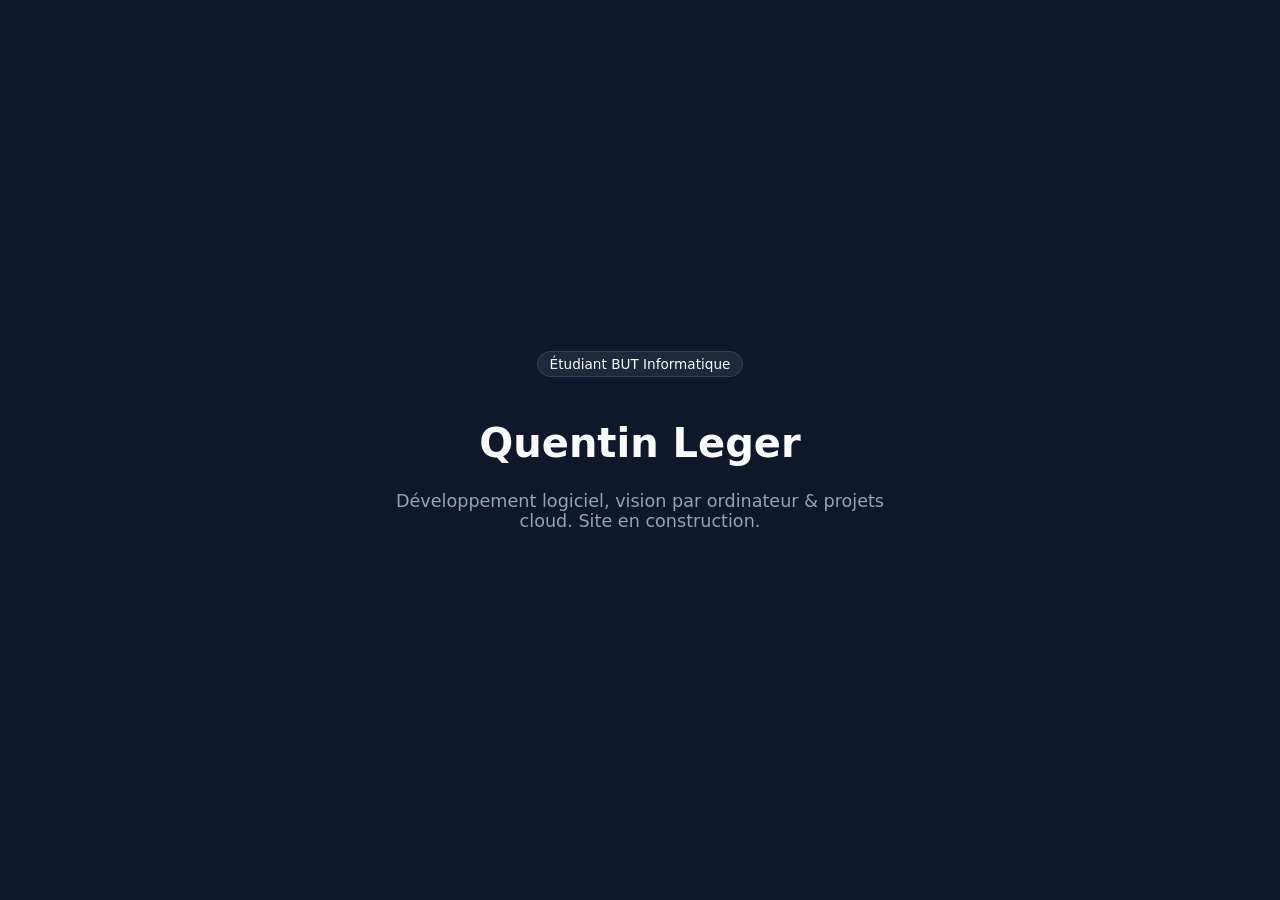
==== main.html @ 2e9948e8 "Add initial HTML structure for portfolio page" ====
<!DOCTYPE html>
<html lang="fr">
<head>
  <meta charset="UTF-8">
  <meta name="viewport" content="width=device-width, initial-scale=1.0">
  <title>Quentin Leger — Portfolio</title>
  <style>
    body {
      font-family: system-ui, -apple-system, sans-serif;
      background: #0f172a;
      color: #f8fafc;
      display: flex;
      flex-direction: column;
      align-items: center;
      justify-content: center;
      min-height: 100vh;
      margin: 0;
      text-align: center;
    }
    h1 { font-size: 2.5rem; margin-bottom: 0.5rem; }
    p { color: #94a3b8; font-size: 1.1rem; max-width: 500px; }
    .badge {
      display: inline-block;
      padding: 0.25rem 0.75rem;
      background: #1e293b;
      border: 1px solid #334155;
      border-radius: 9999px;
      font-size: 0.85rem;
      margin-bottom: 1rem;
    }
  </style>
</head>
<body>
  <div class="badge">Étudiant BUT Informatique</div>
  <h1>Quentin Leger</h1>
  <p>Développement logiciel, vision par ordinateur & projets cloud. Site en construction.</p>
</body>
</html>
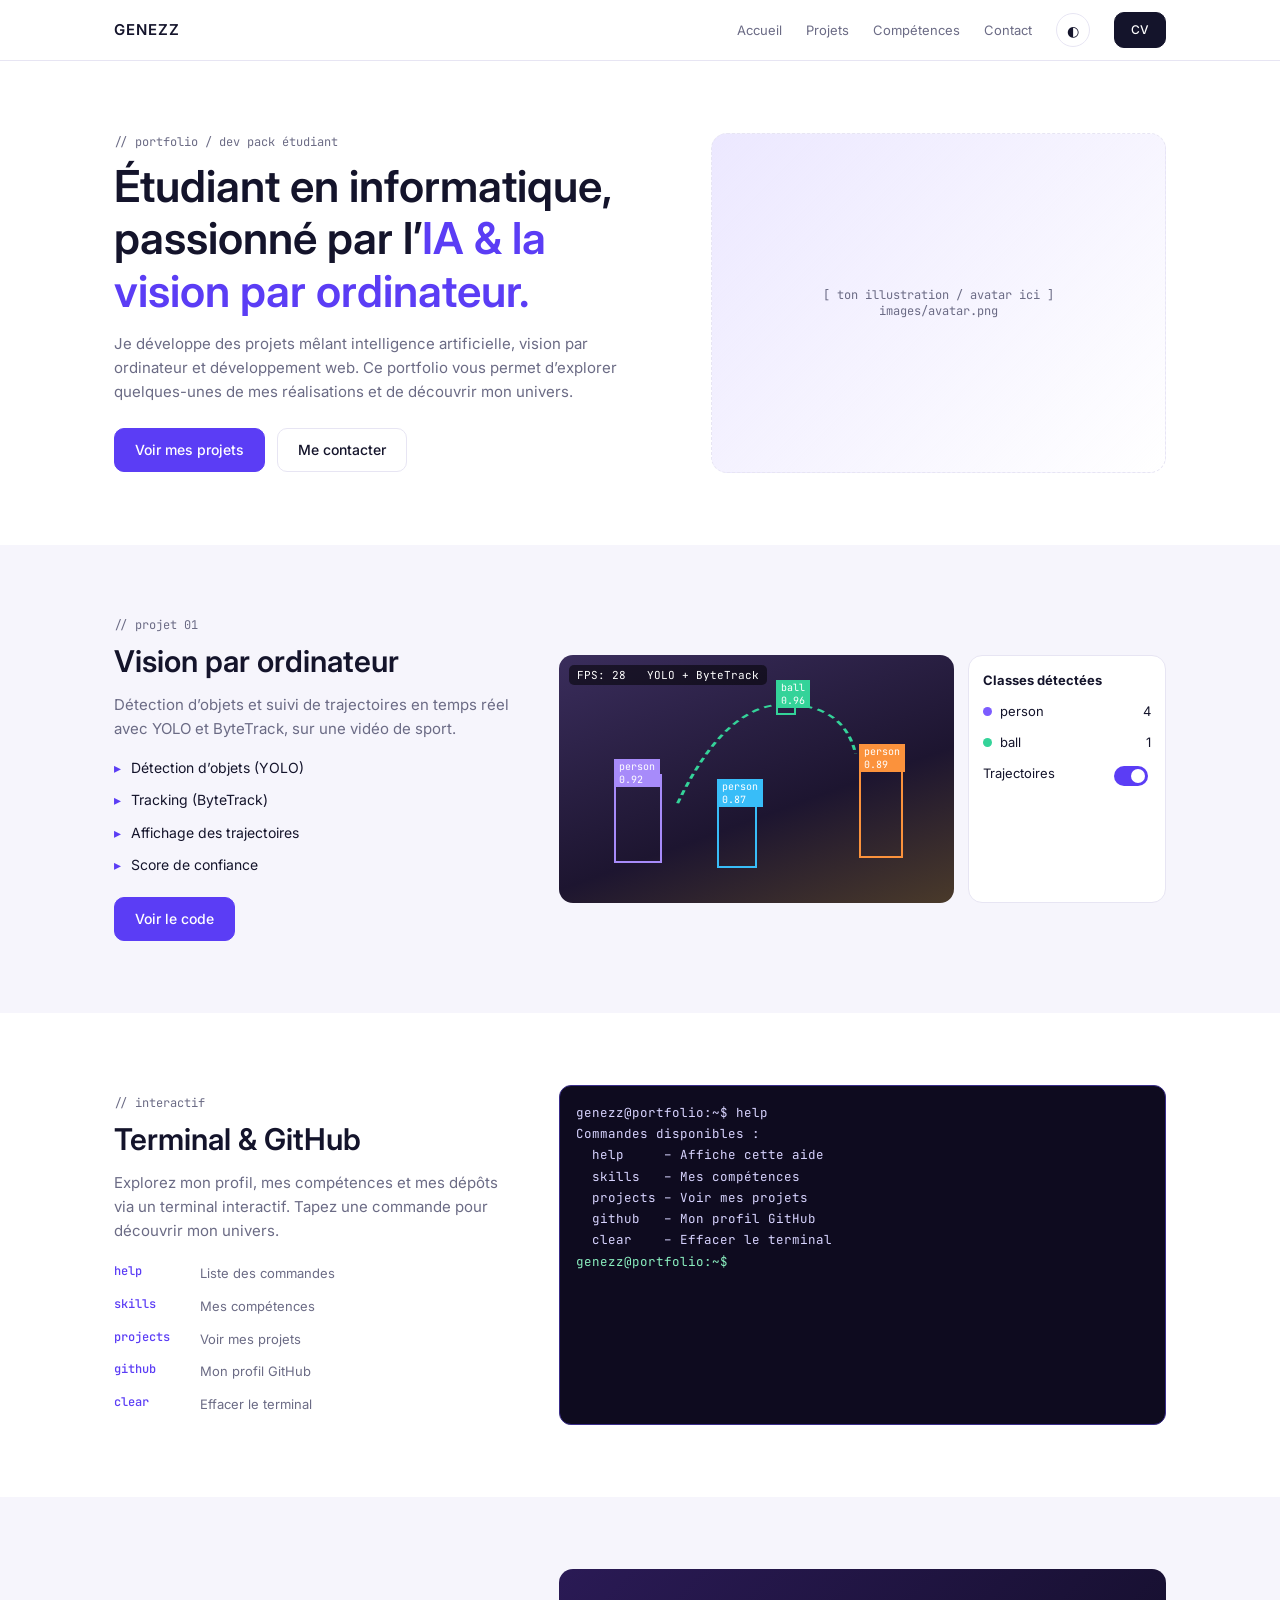
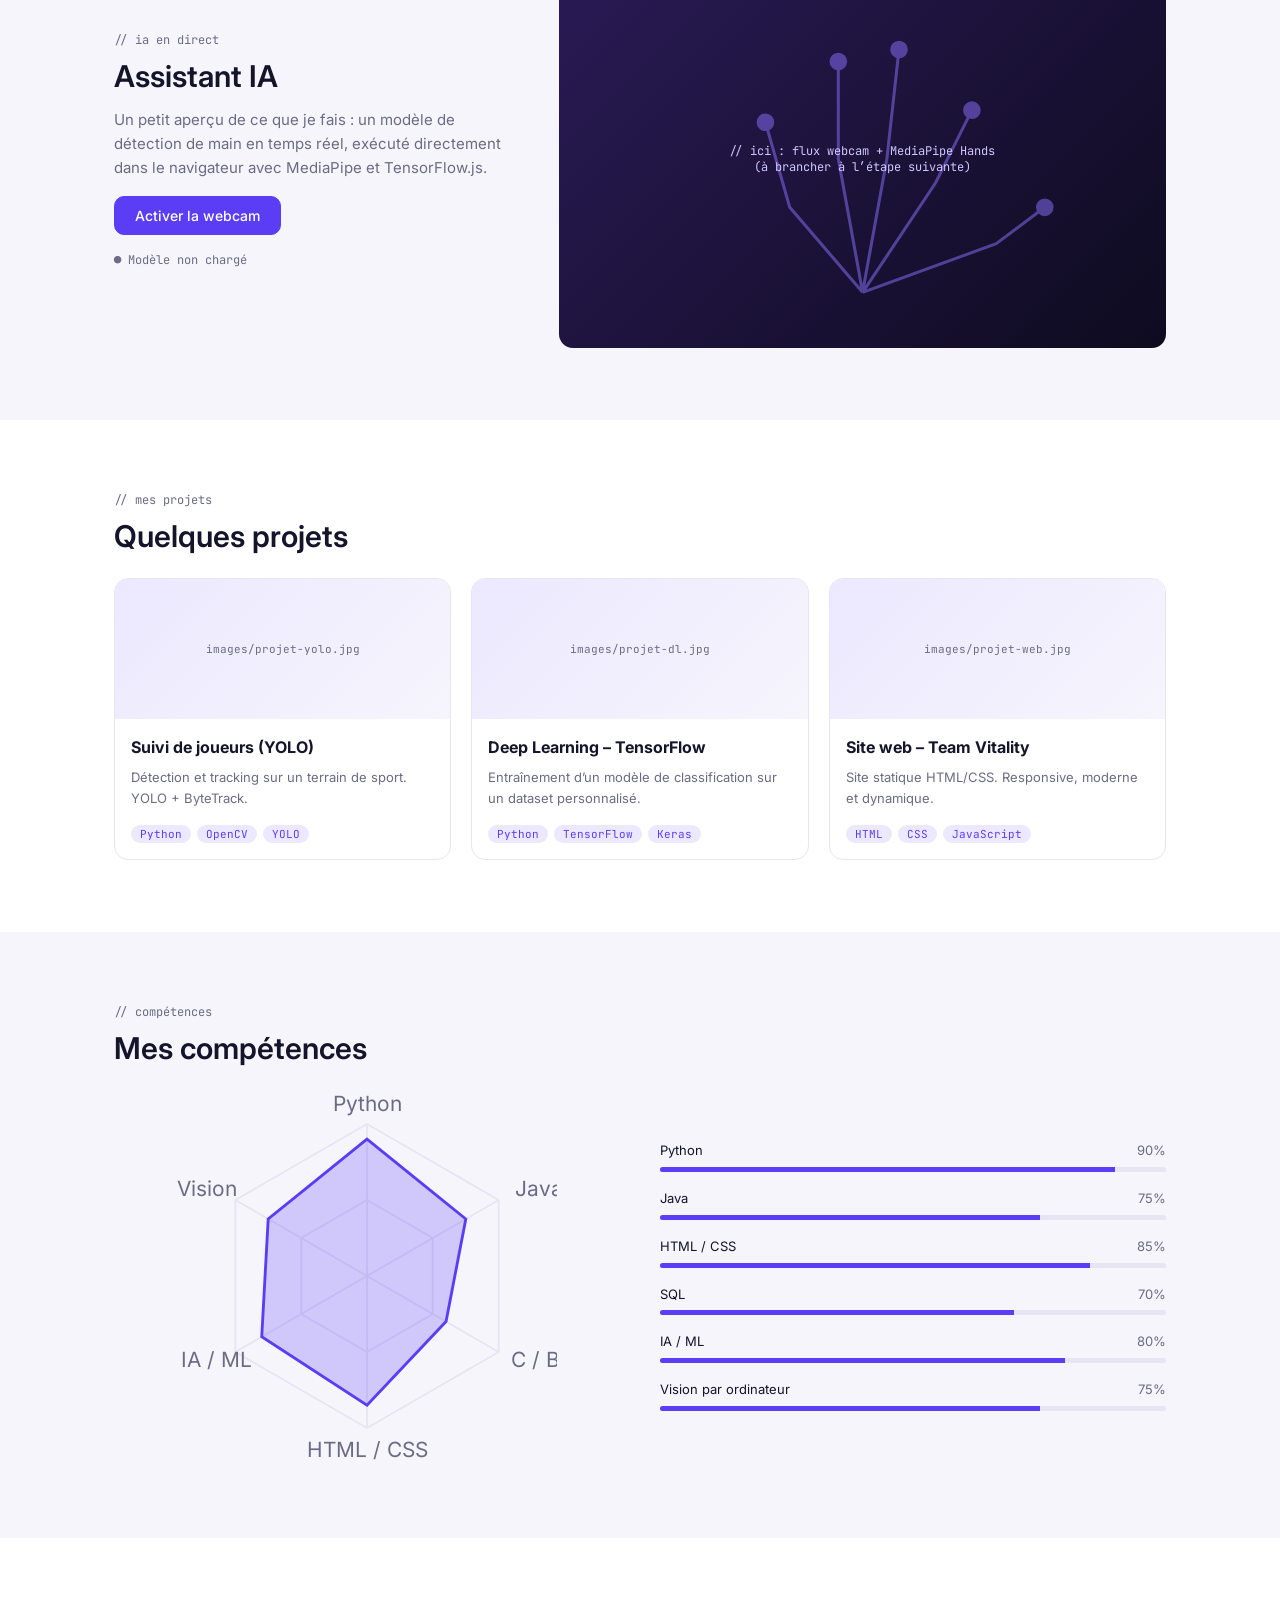
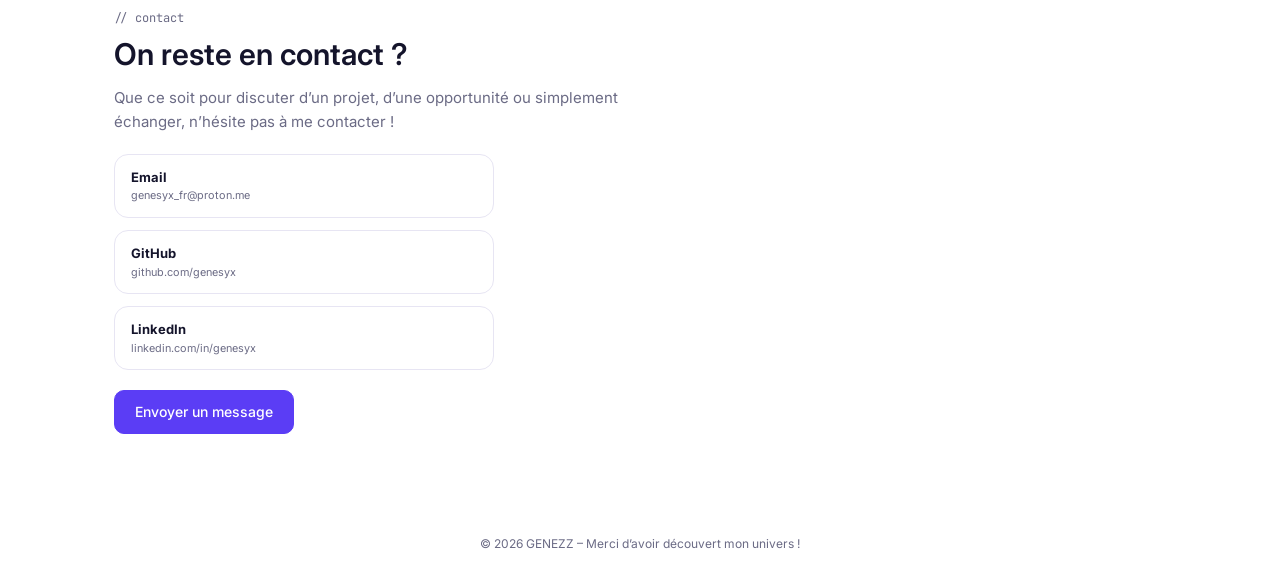
==== commit d641831e: "Main avec site base" ====
--- a/main.html
+++ b/main.html
@@ -1,38 +1,249 @@
 <!DOCTYPE html>
 <html lang="fr">
 <head>
-  <meta charset="UTF-8">
-  <meta name="viewport" content="width=device-width, initial-scale=1.0">
-  <title>Quentin Leger — Portfolio</title>
+  <meta charset="utf-8">
+  <meta name="viewport" content="width=device-width, initial-scale=1, viewport-fit=cover">
+  <title>GENEZZ – Portfolio</title>
+  <link href="https://fonts.googleapis.com/css2?family=Inter:wght@400;500;600&family=JetBrains+Mono:wght@400;500&display=swap" rel="stylesheet">
   <style>
-    body {
-      font-family: system-ui, -apple-system, sans-serif;
-      background: #0f172a;
-      color: #f8fafc;
-      display: flex;
-      flex-direction: column;
-      align-items: center;
-      justify-content: center;
-      min-height: 100vh;
-      margin: 0;
-      text-align: center;
-    }
-    h1 { font-size: 2.5rem; margin-bottom: 0.5rem; }
-    p { color: #94a3b8; font-size: 1.1rem; max-width: 500px; }
-    .badge {
-      display: inline-block;
-      padding: 0.25rem 0.75rem;
-      background: #1e293b;
-      border: 1px solid #334155;
-      border-radius: 9999px;
-      font-size: 0.85rem;
-      margin-bottom: 1rem;
-    }
+    :root{--bg:#fff;--bg2:#f6f5fc;--card:#fff;--tx:#14142b;--mut:#6b6b85;--bd:#e7e5f3;--ac:#5b3df5;--acs:#ece8ff;--term:#0e0b1f;box-sizing:border-box;padding-top:env(safe-area-inset-top,0px);padding-bottom:env(safe-area-inset-bottom,0px)}
+    @media (prefers-color-scheme:dark){:root:not([data-theme="light"]){--bg:#0d0b1a;--bg2:#141126;--card:#171430;--tx:#eceaff;--mut:#9b98b8;--bd:#2a2650;--ac:#8b73ff;--acs:#262050;--term:#070612}}
+    :root[data-theme="dark"]{--bg:#0d0b1a;--bg2:#141126;--card:#171430;--tx:#eceaff;--mut:#9b98b8;--bd:#2a2650;--ac:#8b73ff;--acs:#262050;--term:#070612}
+    *{box-sizing:border-box}html{scroll-behavior:smooth;scroll-padding-top:70px}
+    body{margin:0;background:var(--bg);color:var(--tx);font:15px/1.6 Inter,system-ui,sans-serif}
+    a{color:inherit;text-decoration:none}
+    .mono{font-family:'JetBrains Mono',ui-monospace,monospace}
+    .tag{font:12px 'JetBrains Mono',monospace;color:var(--mut);margin:0 0 10px}
+    .wrap{max-width:1100px;margin:0 auto;padding:0 24px}
+    section{padding:72px 0}
+    section:nth-of-type(even){background:var(--bg2)}
+    h1,h2{line-height:1.2;margin:0 0 14px;font-weight:600}
+    h1{font-size:clamp(30px,5vw,44px)}h2{font-size:clamp(24px,3.5vw,30px)}
+    p{margin:0 0 16px;color:var(--mut);max-width:60ch}
+    .ac{color:var(--ac)}
+    /* nav */
+    nav{position:sticky;top:env(safe-area-inset-top,0px);z-index:10;background:color-mix(in srgb,var(--bg) 88%,transparent);backdrop-filter:blur(10px);border-bottom:1px solid var(--bd)}
+    nav .wrap{display:flex;align-items:center;gap:24px;height:60px}
+    .logo{font-weight:600;letter-spacing:.06em;margin-right:auto}
+    nav a.l{font-size:13px;color:var(--mut)}nav a.l:hover{color:var(--ac)}
+    @media(max-width:720px){nav a.l{display:none}}
+    .btn{display:inline-flex;align-items:center;gap:8px;padding:10px 20px;border-radius:10px;font-size:14px;font-weight:500;border:1px solid var(--bd);background:var(--card);color:var(--tx);cursor:pointer;font-family:inherit}
+    .btn.p{background:var(--ac);border-color:var(--ac);color:#fff}
+    .btn:hover{filter:brightness(1.08)}
+    .btn:focus-visible,a:focus-visible,input:focus-visible{outline:2px solid var(--ac);outline-offset:2px}
+    .ib{width:34px;height:34px;padding:0;justify-content:center;border-radius:50%}
+    .cv{background:var(--tx);color:var(--bg);border-color:var(--tx);padding:7px 16px;font-size:12px}
+    /* hero */
+    .hero{display:grid;grid-template-columns:1.1fr .9fr;gap:40px;align-items:center}
+    @media(max-width:820px){.hero,.split,.cols{grid-template-columns:1fr!important}}
+    .btns{display:flex;gap:12px;flex-wrap:wrap;margin-top:24px}
+    .ph{border:1.5px dashed var(--bd);border-radius:16px;background:linear-gradient(135deg,var(--acs),transparent);display:grid;place-items:center;text-align:center;color:var(--mut);font:12px 'JetBrains Mono',monospace;padding:20px}
+    .hero .ph{min-height:340px}
+    /* split */
+    .split{display:grid;grid-template-columns:.8fr 1.2fr;gap:40px;align-items:center}
+    .feat{list-style:none;padding:0;margin:0 0 20px;display:grid;gap:10px;font-size:14px}
+    .feat li:before{content:"▸";color:var(--ac);margin-right:10px}
+    .card{background:var(--card);border:1px solid var(--bd);border-radius:14px}
+    .vid{position:relative;aspect-ratio:16/10;border-radius:14px;overflow:hidden;background:linear-gradient(160deg,#3a2d5c,#1d1530 60%,#4a3a2a);}
+    .vid .hud{position:absolute;top:10px;left:10px;font:11px 'JetBrains Mono',monospace;color:#fff;background:#0008;padding:3px 8px;border-radius:5px}
+    .bx{position:absolute;border:2px solid;font:10px 'JetBrains Mono',monospace;color:#fff}
+    .bx span{position:absolute;top:-17px;left:-2px;padding:1px 5px}
+    .panel{display:grid;grid-template-columns:2fr 1fr;gap:14px}
+    @media(max-width:820px){.panel{grid-template-columns:1fr}}
+    .side{padding:14px;font-size:13px;display:grid;gap:10px;align-content:start}
+    .dot{display:inline-block;width:9px;height:9px;border-radius:50%;margin-right:8px}
+    .sw{appearance:none;width:34px;height:20px;border-radius:20px;background:var(--bd);position:relative;cursor:pointer;float:right}
+    .sw:checked{background:var(--ac)}.sw:before{content:"";position:absolute;top:3px;left:3px;width:14px;height:14px;border-radius:50%;background:#fff;transition:transform .15s}
+    .sw:checked:before{transform:translateX(14px)}
+    /* terminal */
+    .term{background:var(--term);color:#d8d4ff;border-radius:12px;padding:16px;font:12.5px/1.7 'JetBrains Mono',monospace;height:340px;overflow:auto;border:1px solid #3a2d8a}
+    .term pre{margin:0;white-space:pre-wrap;font:inherit}
+    .term .in{display:flex;gap:8px}.term .pr{color:#8bf0c0}
+    .term input{flex:1;background:none;border:0;color:inherit;font:inherit;outline:0}
+    .cmds{display:grid;gap:12px;font-size:13px;margin-top:20px}
+    .cmds button{all:unset;cursor:pointer;display:flex;gap:16px;color:var(--mut)}
+    .cmds b{color:var(--ac);font:500 12px 'JetBrains Mono',monospace;min-width:70px}
+    .cmds button:hover b{text-decoration:underline}
+    /* assistant */
+    .cam{aspect-ratio:16/10;border-radius:14px;background:linear-gradient(135deg,#2a1a55,#0e0b1f);position:relative;display:grid;place-items:center;color:#cfc8ff;font:12px 'JetBrains Mono',monospace;text-align:center;padding:20px;overflow:hidden}
+    .cam svg{position:absolute;inset:0;width:100%;height:100%;opacity:.5}
+    /* projets */
+    .grid{display:grid;grid-template-columns:repeat(auto-fit,minmax(250px,1fr));gap:20px;margin-top:24px}
+    .pc{overflow:hidden;display:flex;flex-direction:column}
+    .pc .th{height:140px;background:linear-gradient(135deg,var(--acs),var(--bg2));display:grid;place-items:center;font:11px 'JetBrains Mono',monospace;color:var(--mut)}
+    .pc .bd{padding:16px;display:flex;flex-direction:column;gap:6px;flex:1}
+    .pc h3{margin:0;font-size:16px}.pc p{font-size:13px;margin:0}
+    .chips{display:flex;gap:6px;flex-wrap:wrap;margin-top:auto;padding-top:10px}
+    .chips span{font:11px 'JetBrains Mono',monospace;background:var(--acs);color:var(--ac);padding:2px 9px;border-radius:20px}
+    /* compétences */
+    .cols{display:grid;grid-template-columns:1fr 1fr;gap:40px;align-items:center;margin-top:20px}
+    .sk{display:grid;gap:16px}
+    .sk div{font-size:13px}.sk div>span{float:right;color:var(--mut)}
+    .bar{height:5px;border-radius:5px;background:var(--bd);margin-top:6px;overflow:hidden}
+    .bar i{display:block;height:100%;background:var(--ac)}
+    svg text{fill:var(--mut);font:11px Inter,sans-serif}
+    /* contact */
+    .ct{display:grid;gap:12px;max-width:380px;margin:20px 0}
+    .ct a{padding:12px 16px;display:flex;flex-direction:column;font-size:13px}
+    .ct small{color:var(--mut)}
+    footer{padding:28px 0;text-align:center;font-size:12px;color:var(--mut)}
+    @media (prefers-reduced-motion:reduce){html{scroll-behavior:auto}*{transition:none!important}}
   </style>
 </head>
 <body>
-  <div class="badge">Étudiant BUT Informatique</div>
-  <h1>Quentin Leger</h1>
-  <p>Développement logiciel, vision par ordinateur & projets cloud. Site en construction.</p>
+<nav><div class="wrap">
+  <a class="logo" href="#accueil">GENEZZ</a>
+  <a class="l" href="#accueil">Accueil</a><a class="l" href="#projets">Projets</a><a class="l" href="#competences">Compétences</a><a class="l" href="#contact">Contact</a>
+  <button class="btn ib" id="theme" aria-label="Changer de thème">◐</button>
+  <a class="btn cv" href="#" id="cv">CV</a>
+</div></nav>
+
+<section id="accueil"><div class="wrap hero">
+  <div>
+    <p class="tag">// portfolio / dev pack étudiant</p>
+    <h1>Étudiant en informatique, passionné par l’<span class="ac">IA &amp; la vision par ordinateur.</span></h1>
+    <p>Je développe des projets mêlant intelligence artificielle, vision par ordinateur et développement web. Ce portfolio vous permet d’explorer quelques-unes de mes réalisations et de découvrir mon univers.</p>
+    <div class="btns"><a class="btn p" href="#projets">Voir mes projets</a><a class="btn" href="#contact">Me contacter</a></div>
+  </div>
+  <!-- Remplace ce bloc par : <img src="images/avatar.png" alt="Avatar GENEZZ"> -->
+  <div class="ph">[ ton illustration / avatar ici ]<br>images/avatar.png</div>
+</div></section>
+
+<section id="vision"><div class="wrap">
+  <div class="split">
+    <div>
+      <p class="tag">// projet 01</p>
+      <h2>Vision par ordinateur</h2>
+      <p>Détection d’objets et suivi de trajectoires en temps réel avec YOLO et ByteTrack, sur une vidéo de sport.</p>
+      <ul class="feat"><li>Détection d’objets (YOLO)</li><li>Tracking (ByteTrack)</li><li>Affichage des trajectoires</li><li>Score de confiance</li></ul>
+      <a class="btn p" href="https://github.com/genesyx" target="_blank" rel="noopener">Voir le code</a>
+    </div>
+    <div class="panel">
+      <!-- Remplace .vid par <img> ou <video src="videos/demo-yolo.mp4"> -->
+      <div class="vid">
+        <div class="hud">FPS: 28 &nbsp; YOLO + ByteTrack</div>
+        <div class="bx" style="left:14%;top:48%;width:12%;height:36%;border-color:#a78bfa"><span style="background:#a78bfa">person 0.92</span></div>
+        <div class="bx" style="left:40%;top:56%;width:10%;height:30%;border-color:#38bdf8"><span style="background:#38bdf8">person 0.87</span></div>
+        <div class="bx" style="left:76%;top:42%;width:11%;height:40%;border-color:#fb923c"><span style="background:#fb923c">person 0.89</span></div>
+        <div class="bx" style="left:55%;top:16%;width:5%;height:8%;border-color:#34d399"><span style="background:#34d399">ball 0.96</span></div>
+        <svg id="traj" viewBox="0 0 100 100" preserveAspectRatio="none" style="position:absolute;inset:0;width:100%;height:100%"><path d="M30 60 Q42 20 57 20 T75 40" fill="none" stroke="#34d399" stroke-width=".8" stroke-dasharray="2 1.5"/></svg>
+      </div>
+      <div class="card side">
+        <b>Classes détectées</b>
+        <div><i class="dot" style="background:#7c5cff"></i>person <span style="float:right">4</span></div>
+        <div><i class="dot" style="background:#34d399"></i>ball <span style="float:right">1</span></div>
+        <div>Trajectoires <input type="checkbox" class="sw" id="sw" checked aria-label="Afficher les trajectoires"></div>
+      </div>
+    </div>
+  </div>
+</div></section>
+
+<section id="terminal"><div class="wrap split" style="grid-template-columns:.8fr 1.2fr">
+  <div>
+    <p class="tag">// interactif</p>
+    <h2>Terminal &amp; GitHub</h2>
+    <p>Explorez mon profil, mes compétences et mes dépôts via un terminal interactif. Tapez une commande pour découvrir mon univers.</p>
+    <div class="cmds">
+      <button data-c="help"><b>help</b>Liste des commandes</button>
+      <button data-c="skills"><b>skills</b>Mes compétences</button>
+      <button data-c="projects"><b>projects</b>Voir mes projets</button>
+      <button data-c="github"><b>github</b>Mon profil GitHub</button>
+      <button data-c="clear"><b>clear</b>Effacer le terminal</button>
+    </div>
+  </div>
+  <div class="term" id="term" onclick="cmd.focus()" role="region" aria-label="Terminal interactif">
+    <pre id="out">genezz@portfolio:~$ help
+Commandes disponibles :
+  help     – Affiche cette aide
+  skills   – Mes compétences
+  projects – Voir mes projets
+  github   – Mon profil GitHub
+  clear    – Effacer le terminal
+</pre>
+    <div class="in"><span class="pr">genezz@portfolio:~$</span><input id="cmd" autocomplete="off" spellcheck="false" aria-label="Commande"></div>
+  </div>
+</div></section>
+
+<section id="assistant"><div class="wrap split" style="grid-template-columns:.8fr 1.2fr">
+  <div>
+    <p class="tag">// ia en direct</p>
+    <h2>Assistant IA</h2>
+    <p>Un petit aperçu de ce que je fais : un modèle de détection de main en temps réel, exécuté directement dans le navigateur avec MediaPipe et TensorFlow.js.</p>
+    <button class="btn p" id="camBtn">Activer la webcam</button>
+    <p class="mono" id="camStatus" style="font-size:12px;margin-top:16px">● Modèle non chargé</p>
+  </div>
+  <div class="cam" id="cam">
+    <svg viewBox="0 0 100 60"><g stroke="#8b73ff" stroke-width=".5" fill="#8b73ff"><path d="M50 52 L38 38 L34 24 M50 52 L46 30 L46 14 M50 52 L54 30 L56 12 M50 52 L62 34 L68 22 M50 52 L72 44 L80 38" fill="none"/><circle cx="34" cy="24" r="1.2"/><circle cx="46" cy="14" r="1.2"/><circle cx="56" cy="12" r="1.2"/><circle cx="68" cy="22" r="1.2"/><circle cx="80" cy="38" r="1.2"/></g></svg>
+    <span style="position:relative">// ici : flux webcam + MediaPipe Hands<br>(à brancher à l’étape suivante)</span>
+  </div>
+</div></section>
+
+<section id="projets"><div class="wrap">
+  <p class="tag">// mes projets</p>
+  <h2>Quelques projets</h2>
+  <div class="grid">
+    <!-- Remplace .th par <img src="images/projet-yolo.jpg" alt=""> -->
+    <article class="card pc"><div class="th">images/projet-yolo.jpg</div><div class="bd"><h3>Suivi de joueurs (YOLO)</h3><p>Détection et tracking sur un terrain de sport. YOLO + ByteTrack.</p><div class="chips"><span>Python</span><span>OpenCV</span><span>YOLO</span></div></div></article>
+    <article class="card pc"><div class="th">images/projet-dl.jpg</div><div class="bd"><h3>Deep Learning – TensorFlow</h3><p>Entraînement d’un modèle de classification sur un dataset personnalisé.</p><div class="chips"><span>Python</span><span>TensorFlow</span><span>Keras</span></div></div></article>
+    <article class="card pc"><div class="th">images/projet-web.jpg</div><div class="bd"><h3>Site web – Team Vitality</h3><p>Site statique HTML/CSS. Responsive, moderne et dynamique.</p><div class="chips"><span>HTML</span><span>CSS</span><span>JavaScript</span></div></div></article>
+  </div>
+</div></section>
+
+<section id="competences"><div class="wrap">
+  <p class="tag">// compétences</p>
+  <h2>Mes compétences</h2>
+  <div class="cols">
+    <svg viewBox="0 0 200 200" role="img" aria-label="Radar de compétences" style="max-width:380px;width:100%;margin:auto">
+      <g fill="none" stroke="var(--bd)"><polygon points="100,20 169.3,60 169.3,140 100,180 30.7,140 30.7,60"/><polygon points="100,60 134.6,80 134.6,120 100,140 65.4,120 65.4,80"/><path d="M100 20V180M30.7 60L169.3 140M169.3 60L30.7 140"/></g>
+      <polygon points="100,28 152,70 141.6,124 100,168 44.6,132 48,70" fill="var(--ac)" fill-opacity=".25" stroke="var(--ac)" stroke-width="1.5"/>
+      <text x="100" y="13" text-anchor="middle">Python</text><text x="178" y="58">Java</text><text x="176" y="148">C / Bash</text>
+      <text x="100" y="195" text-anchor="middle">HTML / CSS</text><text x="2" y="148">IA / ML</text><text x="0" y="58">Vision</text>
+    </svg>
+    <div class="sk" id="sk"></div>
+  </div>
+</div></section>
+
+<section id="contact"><div class="wrap">
+  <p class="tag">// contact</p>
+  <h2>On reste en contact ?</h2>
+  <p>Que ce soit pour discuter d’un projet, d’une opportunité ou simplement échanger, n’hésite pas à me contacter !</p>
+  <div class="ct">
+    <a class="card" href="mailto:genesyx_fr@proton.me"><b>Email</b><small>genesyx_fr@proton.me</small></a>
+    <a class="card" href="https://github.com/genesyx" target="_blank" rel="noopener"><b>GitHub</b><small>github.com/genesyx</small></a>
+    <a class="card" href="https://linkedin.com/in/genesyx" target="_blank" rel="noopener"><b>LinkedIn</b><small>linkedin.com/in/genesyx</small></a>
+  </div>
+  <a class="btn p" href="mailto:genesyx_fr@proton.me">Envoyer un message</a>
+</div></section>
+<footer>© 2026 GENEZZ – Merci d’avoir découvert mon univers !</footer>
+
+<script>
+  // Compétences
+  const skills=[["Python",90],["Java",75],["HTML / CSS",85],["SQL",70],["IA / ML",80],["Vision par ordinateur",75]];
+  document.getElementById('sk').innerHTML=skills.map(s=>`<div>${s[0]}<span>${s[1]}%</span><div class="bar"><i style="width:${s[1]}%"></i></div></div>`).join('');
+  // Thème
+  const root=document.documentElement;
+  document.getElementById('theme').onclick=()=>{const d=getComputedStyle(root).getPropertyValue('--bg').trim()==='#0d0b1a';root.dataset.theme=d?'light':'dark'};
+  // Trajectoires
+  document.getElementById('sw').onchange=e=>document.getElementById('traj').style.display=e.target.checked?'':'none';
+  // Terminal
+  const out=document.getElementById('out'),cmd=document.getElementById('cmd'),term=document.getElementById('term');
+  const R={
+    help:"Commandes disponibles :\n  help     – Affiche cette aide\n  skills   – Mes compétences\n  projects – Voir mes projets\n  github   – Mon profil GitHub\n  clear    – Effacer le terminal",
+    skills:"Python · Java · HTML/CSS · SQL · IA/ML · Vision par ordinateur",
+    projects:"Projets :\n  01. Computer Vision (YOLO + ByteTrack)\n  02. Deep Learning (TensorFlow / PyTorch)\n  03. Web (DIY – Team Vitality)\n  04. Simulation (Algorithmes & IA)",
+    github:"→ github.com/genesyx"
+  };
+  function run(c){
+    c=c.trim().toLowerCase();if(!c)return;
+    if(c==='clear'){out.textContent='';return}
+    out.textContent+=`genezz@portfolio:~$ ${c}\n`+(R[c]||`commande introuvable : ${c} (tape « help »)`)+"\n";
+    term.scrollTop=term.scrollHeight;
+  }
+  cmd.addEventListener('keydown',e=>{if(e.key==='Enter'){run(cmd.value);cmd.value=''}});
+  document.querySelectorAll('.cmds button').forEach(b=>b.onclick=()=>run(b.dataset.c));
+  // Webcam (placeholder)
+  document.getElementById('camBtn').onclick=()=>{document.getElementById('camStatus').textContent='● Démo à brancher (MediaPipe Hands)'};
+  document.getElementById('cv').onclick=e=>e.preventDefault(); // remplace par href="cv.pdf"
+</script>
 </body>
 </html>
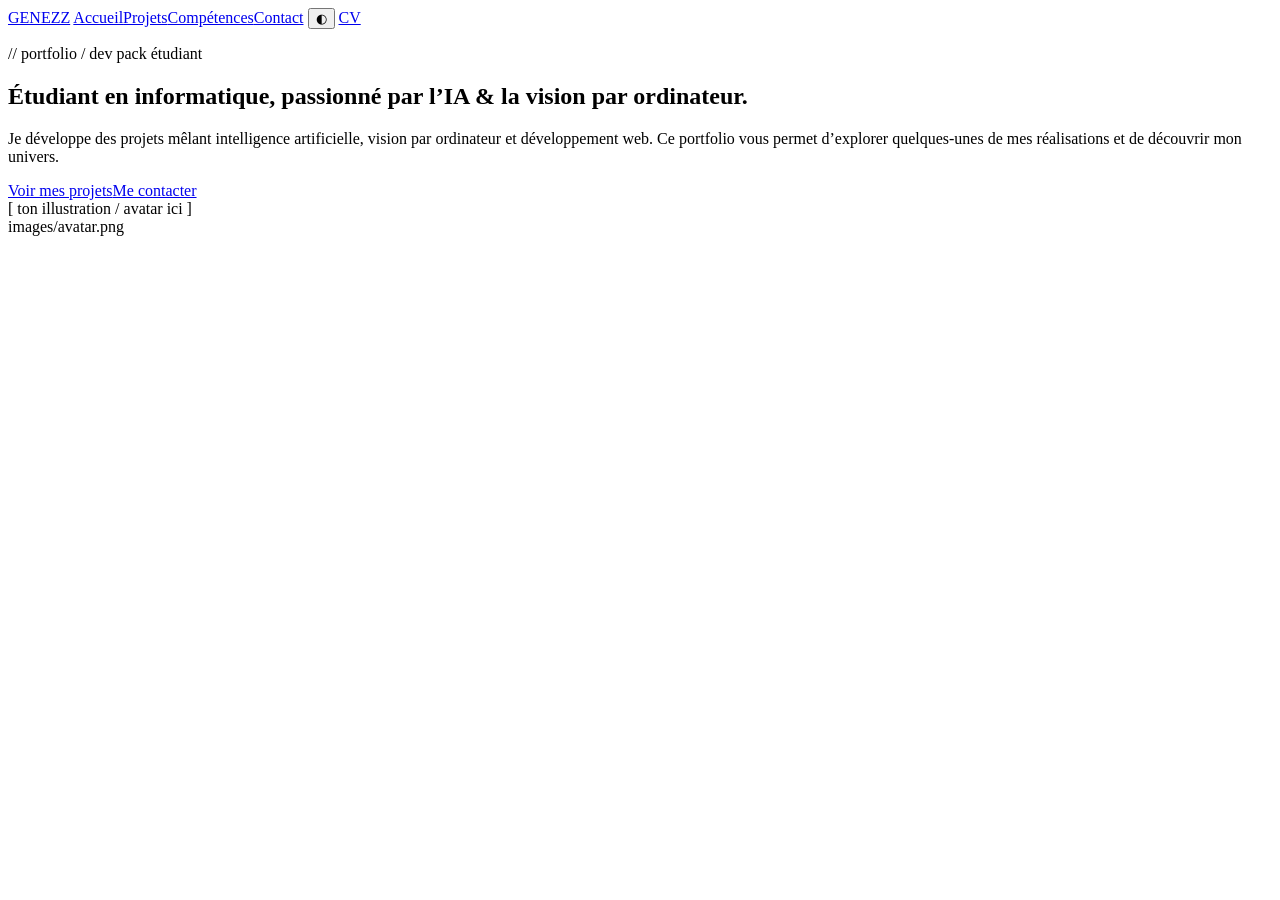
==== commit 112a4023: "Nettoyage fichier" ====
--- a/main.html
+++ b/main.html
@@ -2,95 +2,14 @@
 <html lang="fr">
 <head>
   <meta charset="utf-8">
-  <meta name="viewport" content="width=device-width, initial-scale=1, viewport-fit=cover">
+  <meta name="viewport" content="width=device-width, initial-scale=1">
   <title>GENEZZ – Portfolio</title>
-  <link href="https://fonts.googleapis.com/css2?family=Inter:wght@400;500;600&family=JetBrains+Mono:wght@400;500&display=swap" rel="stylesheet">
-  <style>
-    :root{--bg:#fff;--bg2:#f6f5fc;--card:#fff;--tx:#14142b;--mut:#6b6b85;--bd:#e7e5f3;--ac:#5b3df5;--acs:#ece8ff;--term:#0e0b1f;box-sizing:border-box;padding-top:env(safe-area-inset-top,0px);padding-bottom:env(safe-area-inset-bottom,0px)}
-    @media (prefers-color-scheme:dark){:root:not([data-theme="light"]){--bg:#0d0b1a;--bg2:#141126;--card:#171430;--tx:#eceaff;--mut:#9b98b8;--bd:#2a2650;--ac:#8b73ff;--acs:#262050;--term:#070612}}
-    :root[data-theme="dark"]{--bg:#0d0b1a;--bg2:#141126;--card:#171430;--tx:#eceaff;--mut:#9b98b8;--bd:#2a2650;--ac:#8b73ff;--acs:#262050;--term:#070612}
-    *{box-sizing:border-box}html{scroll-behavior:smooth;scroll-padding-top:70px}
-    body{margin:0;background:var(--bg);color:var(--tx);font:15px/1.6 Inter,system-ui,sans-serif}
-    a{color:inherit;text-decoration:none}
-    .mono{font-family:'JetBrains Mono',ui-monospace,monospace}
-    .tag{font:12px 'JetBrains Mono',monospace;color:var(--mut);margin:0 0 10px}
-    .wrap{max-width:1100px;margin:0 auto;padding:0 24px}
-    section{padding:72px 0}
-    section:nth-of-type(even){background:var(--bg2)}
-    h1,h2{line-height:1.2;margin:0 0 14px;font-weight:600}
-    h1{font-size:clamp(30px,5vw,44px)}h2{font-size:clamp(24px,3.5vw,30px)}
-    p{margin:0 0 16px;color:var(--mut);max-width:60ch}
-    .ac{color:var(--ac)}
-    /* nav */
-    nav{position:sticky;top:env(safe-area-inset-top,0px);z-index:10;background:color-mix(in srgb,var(--bg) 88%,transparent);backdrop-filter:blur(10px);border-bottom:1px solid var(--bd)}
-    nav .wrap{display:flex;align-items:center;gap:24px;height:60px}
-    .logo{font-weight:600;letter-spacing:.06em;margin-right:auto}
-    nav a.l{font-size:13px;color:var(--mut)}nav a.l:hover{color:var(--ac)}
-    @media(max-width:720px){nav a.l{display:none}}
-    .btn{display:inline-flex;align-items:center;gap:8px;padding:10px 20px;border-radius:10px;font-size:14px;font-weight:500;border:1px solid var(--bd);background:var(--card);color:var(--tx);cursor:pointer;font-family:inherit}
-    .btn.p{background:var(--ac);border-color:var(--ac);color:#fff}
-    .btn:hover{filter:brightness(1.08)}
-    .btn:focus-visible,a:focus-visible,input:focus-visible{outline:2px solid var(--ac);outline-offset:2px}
-    .ib{width:34px;height:34px;padding:0;justify-content:center;border-radius:50%}
-    .cv{background:var(--tx);color:var(--bg);border-color:var(--tx);padding:7px 16px;font-size:12px}
-    /* hero */
-    .hero{display:grid;grid-template-columns:1.1fr .9fr;gap:40px;align-items:center}
-    @media(max-width:820px){.hero,.split,.cols{grid-template-columns:1fr!important}}
-    .btns{display:flex;gap:12px;flex-wrap:wrap;margin-top:24px}
-    .ph{border:1.5px dashed var(--bd);border-radius:16px;background:linear-gradient(135deg,var(--acs),transparent);display:grid;place-items:center;text-align:center;color:var(--mut);font:12px 'JetBrains Mono',monospace;padding:20px}
-    .hero .ph{min-height:340px}
-    /* split */
-    .split{display:grid;grid-template-columns:.8fr 1.2fr;gap:40px;align-items:center}
-    .feat{list-style:none;padding:0;margin:0 0 20px;display:grid;gap:10px;font-size:14px}
-    .feat li:before{content:"▸";color:var(--ac);margin-right:10px}
-    .card{background:var(--card);border:1px solid var(--bd);border-radius:14px}
-    .vid{position:relative;aspect-ratio:16/10;border-radius:14px;overflow:hidden;background:linear-gradient(160deg,#3a2d5c,#1d1530 60%,#4a3a2a);}
-    .vid .hud{position:absolute;top:10px;left:10px;font:11px 'JetBrains Mono',monospace;color:#fff;background:#0008;padding:3px 8px;border-radius:5px}
-    .bx{position:absolute;border:2px solid;font:10px 'JetBrains Mono',monospace;color:#fff}
-    .bx span{position:absolute;top:-17px;left:-2px;padding:1px 5px}
-    .panel{display:grid;grid-template-columns:2fr 1fr;gap:14px}
-    @media(max-width:820px){.panel{grid-template-columns:1fr}}
-    .side{padding:14px;font-size:13px;display:grid;gap:10px;align-content:start}
-    .dot{display:inline-block;width:9px;height:9px;border-radius:50%;margin-right:8px}
-    .sw{appearance:none;width:34px;height:20px;border-radius:20px;background:var(--bd);position:relative;cursor:pointer;float:right}
-    .sw:checked{background:var(--ac)}.sw:before{content:"";position:absolute;top:3px;left:3px;width:14px;height:14px;border-radius:50%;background:#fff;transition:transform .15s}
-    .sw:checked:before{transform:translateX(14px)}
-    /* terminal */
-    .term{background:var(--term);color:#d8d4ff;border-radius:12px;padding:16px;font:12.5px/1.7 'JetBrains Mono',monospace;height:340px;overflow:auto;border:1px solid #3a2d8a}
-    .term pre{margin:0;white-space:pre-wrap;font:inherit}
-    .term .in{display:flex;gap:8px}.term .pr{color:#8bf0c0}
-    .term input{flex:1;background:none;border:0;color:inherit;font:inherit;outline:0}
-    .cmds{display:grid;gap:12px;font-size:13px;margin-top:20px}
-    .cmds button{all:unset;cursor:pointer;display:flex;gap:16px;color:var(--mut)}
-    .cmds b{color:var(--ac);font:500 12px 'JetBrains Mono',monospace;min-width:70px}
-    .cmds button:hover b{text-decoration:underline}
-    /* assistant */
-    .cam{aspect-ratio:16/10;border-radius:14px;background:linear-gradient(135deg,#2a1a55,#0e0b1f);position:relative;display:grid;place-items:center;color:#cfc8ff;font:12px 'JetBrains Mono',monospace;text-align:center;padding:20px;overflow:hidden}
-    .cam svg{position:absolute;inset:0;width:100%;height:100%;opacity:.5}
-    /* projets */
-    .grid{display:grid;grid-template-columns:repeat(auto-fit,minmax(250px,1fr));gap:20px;margin-top:24px}
-    .pc{overflow:hidden;display:flex;flex-direction:column}
-    .pc .th{height:140px;background:linear-gradient(135deg,var(--acs),var(--bg2));display:grid;place-items:center;font:11px 'JetBrains Mono',monospace;color:var(--mut)}
-    .pc .bd{padding:16px;display:flex;flex-direction:column;gap:6px;flex:1}
-    .pc h3{margin:0;font-size:16px}.pc p{font-size:13px;margin:0}
-    .chips{display:flex;gap:6px;flex-wrap:wrap;margin-top:auto;padding-top:10px}
-    .chips span{font:11px 'JetBrains Mono',monospace;background:var(--acs);color:var(--ac);padding:2px 9px;border-radius:20px}
-    /* compétences */
-    .cols{display:grid;grid-template-columns:1fr 1fr;gap:40px;align-items:center;margin-top:20px}
-    .sk{display:grid;gap:16px}
-    .sk div{font-size:13px}.sk div>span{float:right;color:var(--mut)}
-    .bar{height:5px;border-radius:5px;background:var(--bd);margin-top:6px;overflow:hidden}
-    .bar i{display:block;height:100%;background:var(--ac)}
-    svg text{fill:var(--mut);font:11px Inter,sans-serif}
-    /* contact */
-    .ct{display:grid;gap:12px;max-width:380px;margin:20px 0}
-    .ct a{padding:12px 16px;display:flex;flex-direction:column;font-size:13px}
-    .ct small{color:var(--mut)}
-    footer{padding:28px 0;text-align:center;font-size:12px;color:var(--mut)}
-    @media (prefers-reduced-motion:reduce){html{scroll-behavior:auto}*{transition:none!important}}
-  </style>
+  <link href="https://fonts.googleapis.com/css2?family=JetBrains+Mono:wght@400;500&display=swap" rel="stylesheet">
+  <link rel="stylesheet" href="style.css">
+  <link rel="stylesheet" href="accueil.css">
 </head>
 <body>
+
 <nav><div class="wrap">
   <a class="logo" href="#accueil">GENEZZ</a>
   <a class="l" href="#accueil">Accueil</a><a class="l" href="#projets">Projets</a><a class="l" href="#competences">Compétences</a><a class="l" href="#contact">Contact</a>
@@ -109,141 +28,10 @@
   <div class="ph">[ ton illustration / avatar ici ]<br>images/avatar.png</div>
 </div></section>
 
-<section id="vision"><div class="wrap">
-  <div class="split">
-    <div>
-      <p class="tag">// projet 01</p>
-      <h2>Vision par ordinateur</h2>
-      <p>Détection d’objets et suivi de trajectoires en temps réel avec YOLO et ByteTrack, sur une vidéo de sport.</p>
-      <ul class="feat"><li>Détection d’objets (YOLO)</li><li>Tracking (ByteTrack)</li><li>Affichage des trajectoires</li><li>Score de confiance</li></ul>
-      <a class="btn p" href="https://github.com/genesyx" target="_blank" rel="noopener">Voir le code</a>
-    </div>
-    <div class="panel">
-      <!-- Remplace .vid par <img> ou <video src="videos/demo-yolo.mp4"> -->
-      <div class="vid">
-        <div class="hud">FPS: 28 &nbsp; YOLO + ByteTrack</div>
-        <div class="bx" style="left:14%;top:48%;width:12%;height:36%;border-color:#a78bfa"><span style="background:#a78bfa">person 0.92</span></div>
-        <div class="bx" style="left:40%;top:56%;width:10%;height:30%;border-color:#38bdf8"><span style="background:#38bdf8">person 0.87</span></div>
-        <div class="bx" style="left:76%;top:42%;width:11%;height:40%;border-color:#fb923c"><span style="background:#fb923c">person 0.89</span></div>
-        <div class="bx" style="left:55%;top:16%;width:5%;height:8%;border-color:#34d399"><span style="background:#34d399">ball 0.96</span></div>
-        <svg id="traj" viewBox="0 0 100 100" preserveAspectRatio="none" style="position:absolute;inset:0;width:100%;height:100%"><path d="M30 60 Q42 20 57 20 T75 40" fill="none" stroke="#34d399" stroke-width=".8" stroke-dasharray="2 1.5"/></svg>
-      </div>
-      <div class="card side">
-        <b>Classes détectées</b>
-        <div><i class="dot" style="background:#7c5cff"></i>person <span style="float:right">4</span></div>
-        <div><i class="dot" style="background:#34d399"></i>ball <span style="float:right">1</span></div>
-        <div>Trajectoires <input type="checkbox" class="sw" id="sw" checked aria-label="Afficher les trajectoires"></div>
-      </div>
-    </div>
   </div>
-</div></section>
+</section>
 
-<section id="terminal"><div class="wrap split" style="grid-template-columns:.8fr 1.2fr">
-  <div>
-    <p class="tag">// interactif</p>
-    <h2>Terminal &amp; GitHub</h2>
-    <p>Explorez mon profil, mes compétences et mes dépôts via un terminal interactif. Tapez une commande pour découvrir mon univers.</p>
-    <div class="cmds">
-      <button data-c="help"><b>help</b>Liste des commandes</button>
-      <button data-c="skills"><b>skills</b>Mes compétences</button>
-      <button data-c="projects"><b>projects</b>Voir mes projets</button>
-      <button data-c="github"><b>github</b>Mon profil GitHub</button>
-      <button data-c="clear"><b>clear</b>Effacer le terminal</button>
-    </div>
-  </div>
-  <div class="term" id="term" onclick="cmd.focus()" role="region" aria-label="Terminal interactif">
-    <pre id="out">genezz@portfolio:~$ help
-Commandes disponibles :
-  help     – Affiche cette aide
-  skills   – Mes compétences
-  projects – Voir mes projets
-  github   – Mon profil GitHub
-  clear    – Effacer le terminal
-</pre>
-    <div class="in"><span class="pr">genezz@portfolio:~$</span><input id="cmd" autocomplete="off" spellcheck="false" aria-label="Commande"></div>
-  </div>
-</div></section>
 
-<section id="assistant"><div class="wrap split" style="grid-template-columns:.8fr 1.2fr">
-  <div>
-    <p class="tag">// ia en direct</p>
-    <h2>Assistant IA</h2>
-    <p>Un petit aperçu de ce que je fais : un modèle de détection de main en temps réel, exécuté directement dans le navigateur avec MediaPipe et TensorFlow.js.</p>
-    <button class="btn p" id="camBtn">Activer la webcam</button>
-    <p class="mono" id="camStatus" style="font-size:12px;margin-top:16px">● Modèle non chargé</p>
-  </div>
-  <div class="cam" id="cam">
-    <svg viewBox="0 0 100 60"><g stroke="#8b73ff" stroke-width=".5" fill="#8b73ff"><path d="M50 52 L38 38 L34 24 M50 52 L46 30 L46 14 M50 52 L54 30 L56 12 M50 52 L62 34 L68 22 M50 52 L72 44 L80 38" fill="none"/><circle cx="34" cy="24" r="1.2"/><circle cx="46" cy="14" r="1.2"/><circle cx="56" cy="12" r="1.2"/><circle cx="68" cy="22" r="1.2"/><circle cx="80" cy="38" r="1.2"/></g></svg>
-    <span style="position:relative">// ici : flux webcam + MediaPipe Hands<br>(à brancher à l’étape suivante)</span>
-  </div>
-</div></section>
 
-<section id="projets"><div class="wrap">
-  <p class="tag">// mes projets</p>
-  <h2>Quelques projets</h2>
-  <div class="grid">
-    <!-- Remplace .th par <img src="images/projet-yolo.jpg" alt=""> -->
-    <article class="card pc"><div class="th">images/projet-yolo.jpg</div><div class="bd"><h3>Suivi de joueurs (YOLO)</h3><p>Détection et tracking sur un terrain de sport. YOLO + ByteTrack.</p><div class="chips"><span>Python</span><span>OpenCV</span><span>YOLO</span></div></div></article>
-    <article class="card pc"><div class="th">images/projet-dl.jpg</div><div class="bd"><h3>Deep Learning – TensorFlow</h3><p>Entraînement d’un modèle de classification sur un dataset personnalisé.</p><div class="chips"><span>Python</span><span>TensorFlow</span><span>Keras</span></div></div></article>
-    <article class="card pc"><div class="th">images/projet-web.jpg</div><div class="bd"><h3>Site web – Team Vitality</h3><p>Site statique HTML/CSS. Responsive, moderne et dynamique.</p><div class="chips"><span>HTML</span><span>CSS</span><span>JavaScript</span></div></div></article>
-  </div>
-</div></section>
-
-<section id="competences"><div class="wrap">
-  <p class="tag">// compétences</p>
-  <h2>Mes compétences</h2>
-  <div class="cols">
-    <svg viewBox="0 0 200 200" role="img" aria-label="Radar de compétences" style="max-width:380px;width:100%;margin:auto">
-      <g fill="none" stroke="var(--bd)"><polygon points="100,20 169.3,60 169.3,140 100,180 30.7,140 30.7,60"/><polygon points="100,60 134.6,80 134.6,120 100,140 65.4,120 65.4,80"/><path d="M100 20V180M30.7 60L169.3 140M169.3 60L30.7 140"/></g>
-      <polygon points="100,28 152,70 141.6,124 100,168 44.6,132 48,70" fill="var(--ac)" fill-opacity=".25" stroke="var(--ac)" stroke-width="1.5"/>
-      <text x="100" y="13" text-anchor="middle">Python</text><text x="178" y="58">Java</text><text x="176" y="148">C / Bash</text>
-      <text x="100" y="195" text-anchor="middle">HTML / CSS</text><text x="2" y="148">IA / ML</text><text x="0" y="58">Vision</text>
-    </svg>
-    <div class="sk" id="sk"></div>
-  </div>
-</div></section>
-
-<section id="contact"><div class="wrap">
-  <p class="tag">// contact</p>
-  <h2>On reste en contact ?</h2>
-  <p>Que ce soit pour discuter d’un projet, d’une opportunité ou simplement échanger, n’hésite pas à me contacter !</p>
-  <div class="ct">
-    <a class="card" href="mailto:genesyx_fr@proton.me"><b>Email</b><small>genesyx_fr@proton.me</small></a>
-    <a class="card" href="https://github.com/genesyx" target="_blank" rel="noopener"><b>GitHub</b><small>github.com/genesyx</small></a>
-    <a class="card" href="https://linkedin.com/in/genesyx" target="_blank" rel="noopener"><b>LinkedIn</b><small>linkedin.com/in/genesyx</small></a>
-  </div>
-  <a class="btn p" href="mailto:genesyx_fr@proton.me">Envoyer un message</a>
-</div></section>
-<footer>© 2026 GENEZZ – Merci d’avoir découvert mon univers !</footer>
-
-<script>
-  // Compétences
-  const skills=[["Python",90],["Java",75],["HTML / CSS",85],["SQL",70],["IA / ML",80],["Vision par ordinateur",75]];
-  document.getElementById('sk').innerHTML=skills.map(s=>`<div>${s[0]}<span>${s[1]}%</span><div class="bar"><i style="width:${s[1]}%"></i></div></div>`).join('');
-  // Thème
-  const root=document.documentElement;
-  document.getElementById('theme').onclick=()=>{const d=getComputedStyle(root).getPropertyValue('--bg').trim()==='#0d0b1a';root.dataset.theme=d?'light':'dark'};
-  // Trajectoires
-  document.getElementById('sw').onchange=e=>document.getElementById('traj').style.display=e.target.checked?'':'none';
-  // Terminal
-  const out=document.getElementById('out'),cmd=document.getElementById('cmd'),term=document.getElementById('term');
-  const R={
-    help:"Commandes disponibles :\n  help     – Affiche cette aide\n  skills   – Mes compétences\n  projects – Voir mes projets\n  github   – Mon profil GitHub\n  clear    – Effacer le terminal",
-    skills:"Python · Java · HTML/CSS · SQL · IA/ML · Vision par ordinateur",
-    projects:"Projets :\n  01. Computer Vision (YOLO + ByteTrack)\n  02. Deep Learning (TensorFlow / PyTorch)\n  03. Web (DIY – Team Vitality)\n  04. Simulation (Algorithmes & IA)",
-    github:"→ github.com/genesyx"
-  };
-  function run(c){
-    c=c.trim().toLowerCase();if(!c)return;
-    if(c==='clear'){out.textContent='';return}
-    out.textContent+=`genezz@portfolio:~$ ${c}\n`+(R[c]||`commande introuvable : ${c} (tape « help »)`)+"\n";
-    term.scrollTop=term.scrollHeight;
-  }
-  cmd.addEventListener('keydown',e=>{if(e.key==='Enter'){run(cmd.value);cmd.value=''}});
-  document.querySelectorAll('.cmds button').forEach(b=>b.onclick=()=>run(b.dataset.c));
-  // Webcam (placeholder)
-  document.getElementById('camBtn').onclick=()=>{document.getElementById('camStatus').textContent='● Démo à brancher (MediaPipe Hands)'};
-  document.getElementById('cv').onclick=e=>e.preventDefault(); // remplace par href="cv.pdf"
-</script>
 </body>
-</html>
+</html>
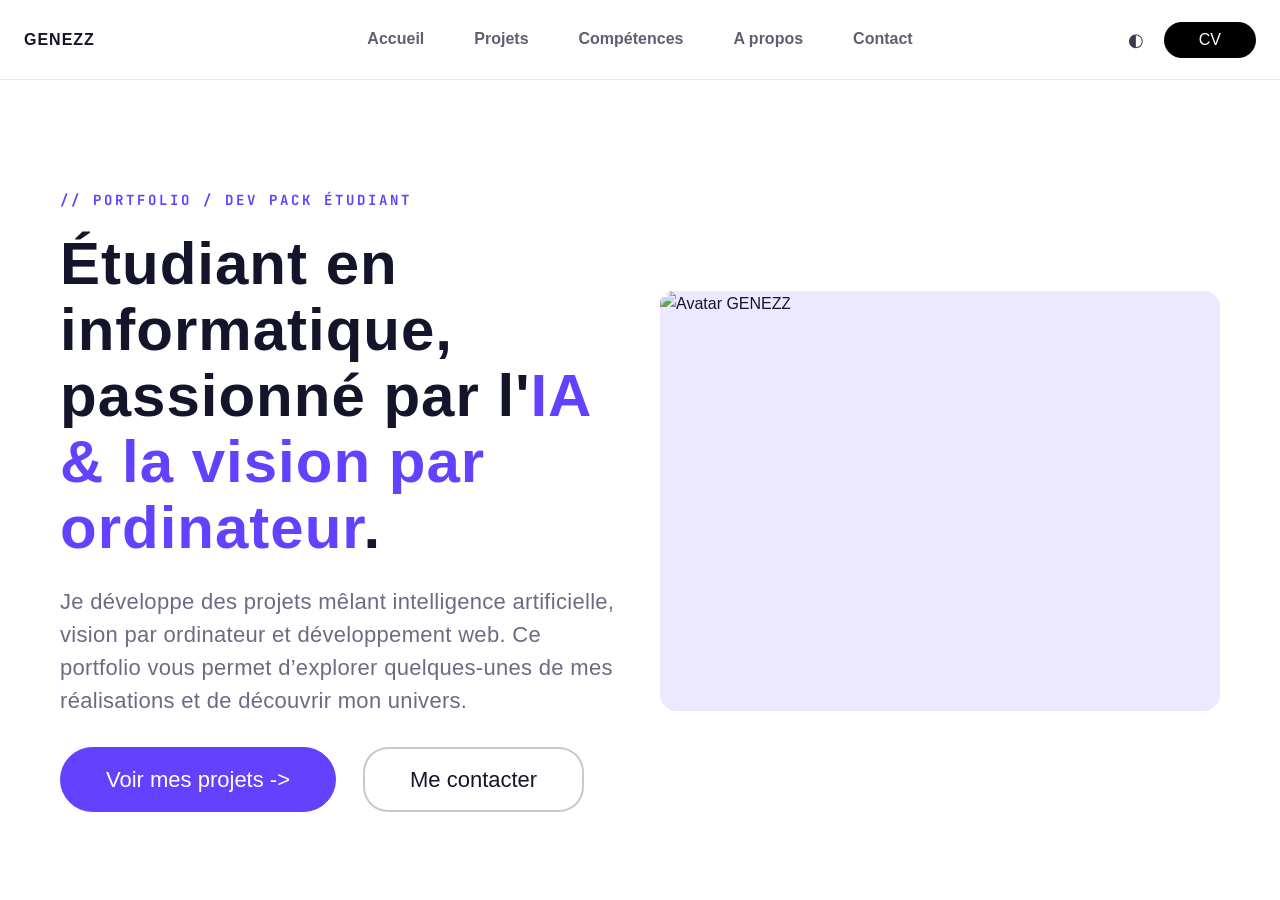
==== commit 9a9a8fea: "Barre nav fait / accueil fin" ====
--- a/main.html
+++ b/main.html
@@ -6,32 +6,48 @@
   <title>GENEZZ – Portfolio</title>
   <link href="https://fonts.googleapis.com/css2?family=JetBrains+Mono:wght@400;500&display=swap" rel="stylesheet">
   <link rel="stylesheet" href="style.css">
-  <link rel="stylesheet" href="accueil.css">
 </head>
 <body>
 
-<nav><div class="wrap">
+<header>
   <a class="logo" href="#accueil">GENEZZ</a>
-  <a class="l" href="#accueil">Accueil</a><a class="l" href="#projets">Projets</a><a class="l" href="#competences">Compétences</a><a class="l" href="#contact">Contact</a>
-  <button class="btn ib" id="theme" aria-label="Changer de thème">◐</button>
-  <a class="btn cv" href="#" id="cv">CV</a>
-</div></nav>
 
-<section id="accueil"><div class="wrap hero">
-  <div>
-    <p class="tag">// portfolio / dev pack étudiant</p>
-    <h1>Étudiant en informatique, passionné par l’<span class="ac">IA &amp; la vision par ordinateur.</span></h1>
-    <p>Je développe des projets mêlant intelligence artificielle, vision par ordinateur et développement web. Ce portfolio vous permet d’explorer quelques-unes de mes réalisations et de découvrir mon univers.</p>
-    <div class="btns"><a class="btn p" href="#projets">Voir mes projets</a><a class="btn" href="#contact">Me contacter</a></div>
+  <nav>
+    <a href="#accueil">Accueil</a>
+    <a href="#projets">Projets</a>
+    <a href="#competences">Compétences</a>
+    <a href="#apropos">A propos</a>
+    <a href="#contact">Contact</a>
+  </nav>
+
+  <div class="header-droite">
+    <button class="btn-theme" aria-label="Changer de thème">◐</button>
+    <a class="btn-cv" href="cv.pdf">CV</a>
   </div>
-  <!-- Remplace ce bloc par : <img src="images/avatar.png" alt="Avatar GENEZZ"> -->
-  <div class="ph">[ ton illustration / avatar ici ]<br>images/avatar.png</div>
-</div></section>
+</header>
+
+
+<section id="accueil" class="hero">
+  <div class="container">
+
+    <div class="hero-texte">
+      <p class="tag">// portfolio / dev pack étudiant</p>
+      <h1>Étudiant en informatique, passionné par l'<span class="accent">IA &amp; la vision par ordinateur</span>.</h1>
+      <p>Je développe des projets mêlant intelligence artificielle, vision par ordinateur et développement web. Ce portfolio vous permet d’explorer quelques-unes de mes réalisations et de découvrir mon univers.</p>
+      <div class="hero-boutons">
+        <a class="btn primary" href="#projets">Voir mes projets -></a>
+        <a class="btn contactBtn" href="#contact">Me contacter</a>
+      </div>
+    </div>
+
+    <!-- Partie droite : l'image -->
+    <div class="hero-image">
+      <img src="images/avatar.png" alt="Avatar GENEZZ">
+    </div>
 
   </div>
 </section>
 
 
-
 </body>
 </html>
--- a/style.css
+++ b/style.css
@@ -0,0 +1,264 @@
+
+* {
+    box-sizing: border-box;
+    margin: 0;
+    padding: 0;
+}
+
+html {
+    scroll-behavior: smooth;
+}
+
+body {
+    font-family: Arial, sans-serif;
+    font-size: 16px;
+    line-height: 1.6;
+    color: #14142b;
+    background-color: #ffffff;
+}
+
+a {
+    text-decoration: none;
+    color: inherit;
+}
+
+ul {
+    list-style: none;
+}
+
+img {
+    max-width: 100%;
+}
+
+
+.container {
+    width: 100%;
+    max-width: 1100px;
+    margin: 0 auto;
+    padding: 0 24px;
+}
+
+section {
+    padding: 70px 0;
+}
+
+section:nth-of-type(even) {
+    background-color: #f6f5fc;
+}
+
+h1 {
+    font-size: 40px;
+    margin-bottom: 14px;
+}
+
+h2 {
+    font-size: 28px;
+    margin-bottom: 14px;
+}
+
+h3 {
+    font-size: 18px;
+    margin-bottom: 10px;
+}
+
+p {
+    color: #6b6b85;
+    margin-bottom: 16px;
+}
+
+.accent {
+    color: #6341fe;
+}
+
+
+.btn {
+    display: flex;
+    padding: 10px 20px;
+    border: 1px solid #e7e5f3;
+    border-radius: 10px;
+    background-color: #ffffff;
+    color: #14142b;
+    font-size: 14px;
+    cursor: pointer;
+}
+
+.btn.primary {
+    background-color: #6341fe;
+    border-color: #6341fe;
+    color: #ffffff;
+}
+
+
+header {
+    position: sticky;
+    top: 0;
+    z-index: 100;
+    display: flex;
+    align-items: center;
+    height: 80px;
+    padding: 0 24px;
+    background-color: #ffffff;
+    border-bottom: 1px solid #e7e5f3;
+}
+
+.logo {
+    flex: 1;
+    font-weight: bold;
+    letter-spacing: 1px;
+}
+
+
+header nav {
+    display: flex;
+    gap: 50px;
+}
+
+header nav a {
+    font-size: 16px;
+    font-weight: 600;
+    color: #5f5f73;
+    padding: 6px 0;
+    border-bottom: 2px solid transparent;
+    transition: transform 0.15s, color 0.15s;
+}
+
+header nav a:hover {
+    color: #000000;
+    transform: scale(1.1);
+}
+
+
+header nav a.active {
+    color: #6341fe;
+    border-bottom: 2px solid #6341fe;
+}
+
+
+.header-droite {
+    flex: 1;
+    display: flex;
+    align-items: center;
+    justify-content: flex-end;   /* pousse à droite */
+    gap: 10px;
+}
+
+
+.btn-theme {
+    width: 36px;
+    height: 36px;
+    border: none;
+    background: none;
+    font-size: 18px;
+    color: #3a3a4f;
+    cursor: pointer;
+}
+
+.btn-theme:hover {
+    color: #000000;
+}
+
+.btn-cv {
+    display: flex;
+    align-items: center;
+    justify-content: center;
+    height: 36px;
+    padding: 0 35px;
+    line-height: 1;
+    background-color: #000000;
+    color: #ffffff;
+    border-radius: 1000px;
+    font-size: 16px;
+}
+
+.btn-cv:hover {
+    background-color: #6341fe;
+}
+
+
+.hero .container {
+    margin-top: 40px;
+    display: flex;
+    align-items: center;
+    gap: 40px;
+    max-width: none;
+    padding: 0 60px;
+}
+
+
+.hero-texte {
+    flex: 1;
+    font-size : 20px;
+
+}
+
+/* Partie droite */
+.hero-image {
+    flex: 1;
+    min-height: 420px;
+    background: #ece8ff;
+    border-radius: 16px;
+}
+
+.hero-image img {
+    width: 100%;
+    border-radius: 16px;
+}
+
+/* Boutons */
+.hero-boutons {
+    display: flex;
+    margin-top: 30px;
+    gap : 15px;
+}
+
+.hero-boutons .btn {
+    margin-right: 12px;
+}
+
+
+
+.hero h1 {
+    font-size: 60px;
+    line-height: 1.1;
+    letter-spacing: 1px;
+    max-width: 900px;
+    margin-bottom: 24px;
+}
+
+.hero p {
+    font-size: 22px;
+    line-height: 1.5;
+    letter-spacing: 0.3px;
+    max-width: 570px;
+}
+
+
+.hero .tag {
+    font-family: 'JetBrains Mono', monospace;
+    font-size: 14px;
+    font-weight: bold;
+    text-transform: uppercase;
+    letter-spacing: 3px;
+    color: #6341fe;
+    margin-bottom: 20px;
+}
+
+.primary {
+    align-items: center;
+    justify-content: center;
+    height: 65px;
+    padding: 0 45px;
+    border-radius: 1000px;
+    font-size: 22px;
+}
+
+.contactBtn {
+    align-items: center;
+    justify-content: center;
+    height: 65px;
+    padding: 0 45px;
+    border-radius: 25px;
+    border-color: rgba(134, 129, 147, 0.44);
+    border-width: 2px;
+    font-size: 22px;
+}
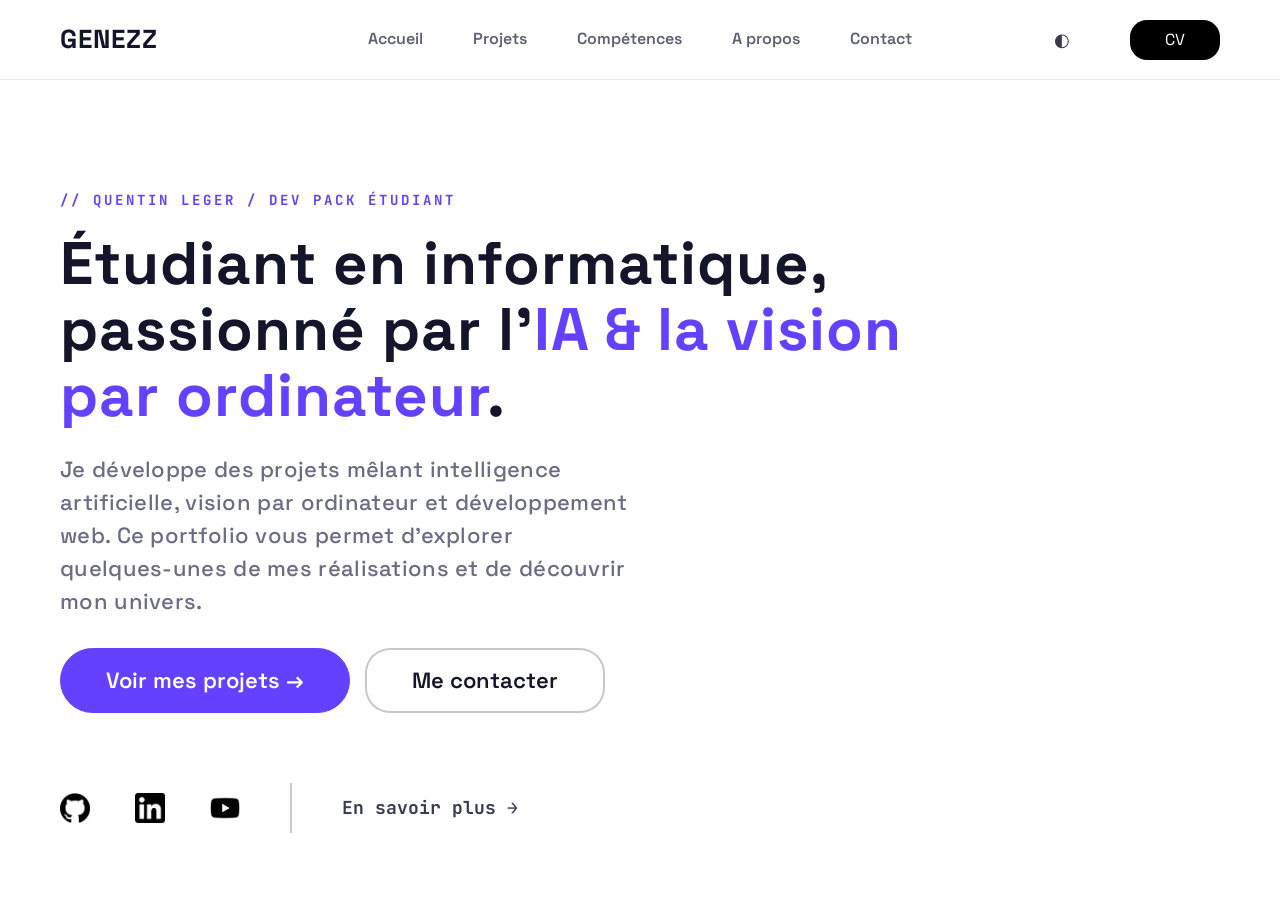
==== commit a0b7ba1f: "Accueil texte fini" ====
--- a/main.html
+++ b/main.html
@@ -3,9 +3,8 @@
 <head>
   <meta charset="utf-8">
   <meta name="viewport" content="width=device-width, initial-scale=1">
-  <title>GENEZZ – Portfolio</title>
-  <link href="https://fonts.googleapis.com/css2?family=JetBrains+Mono:wght@400;500&display=swap" rel="stylesheet">
-  <link rel="stylesheet" href="style.css">
+  <title>Quentin Leger | Portfolio</title>
+  <link href="https://fonts.googleapis.com/css2?family=JetBrains+Mono:wght@400;500;700&family=Space+Grotesk:wght@400;500;600;700&display=swap" rel="stylesheet">  <link rel="stylesheet" href="style.css">
 </head>
 <body>
 
@@ -31,19 +30,35 @@
   <div class="container">
 
     <div class="hero-texte">
-      <p class="tag">// portfolio / dev pack étudiant</p>
+      <p class="tag">// Quentin Leger / dev pack étudiant</p>
       <h1>Étudiant en informatique, passionné par l'<span class="accent">IA &amp; la vision par ordinateur</span>.</h1>
       <p>Je développe des projets mêlant intelligence artificielle, vision par ordinateur et développement web. Ce portfolio vous permet d’explorer quelques-unes de mes réalisations et de découvrir mon univers.</p>
       <div class="hero-boutons">
-        <a class="btn primary" href="#projets">Voir mes projets -></a>
+        <a class="btn primary" href="#projets">Voir mes projets →</a>
         <a class="btn contactBtn" href="#contact">Me contacter</a>
       </div>
+
+      <div class="hero-links">
+        <div class="hero-icones">
+          <a href="https://github.com/QuentinLeger" target="_blank" rel="noopener">
+            <img src="images/github.png" alt="GitHub">
+          </a>
+          <a href="https://www.linkedin.com/in/quentin-leger" target="_blank" rel="noopener">
+            <img src="images/linkedin.png" alt="LinkedIn">
+          </a>
+          <a href="https://youtube.com/QuentinLeger" target="_blank" rel="noopener">
+            <img src="images/youtube.png" alt="Twitter">
+          </a>
+        </div>
+
+        <span class="separateur"></span>
+
+        <a class="en-savoir-plus" href="#projets">En savoir plus →</a>
+
+      </div>
+
     </div>
 
-    <!-- Partie droite : l'image -->
-    <div class="hero-image">
-      <img src="images/avatar.png" alt="Avatar GENEZZ">
-    </div>
 
   </div>
 </section>
--- a/style.css
+++ b/style.css
@@ -10,7 +10,7 @@
 }
 
 body {
-    font-family: Arial, sans-serif;
+    font-family: 'Space Grotesk', Arial, sans-serif;
     font-size: 16px;
     line-height: 1.6;
     color: #14142b;
@@ -70,6 +70,11 @@
     color: #6341fe;
 }
 
+
+
+button {
+    font-family: inherit;   /* les <button> n'héritent pas la police tout seuls */
+}
 
 .btn {
     display: flex;
@@ -80,6 +85,7 @@
     color: #14142b;
     font-size: 14px;
     cursor: pointer;
+    font-weight: 600;
 }
 
 .btn.primary {
@@ -96,7 +102,7 @@
     display: flex;
     align-items: center;
     height: 80px;
-    padding: 0 24px;
+    padding: 0 60px;
     background-color: #ffffff;
     border-bottom: 1px solid #e7e5f3;
 }
@@ -104,6 +110,7 @@
 .logo {
     flex: 1;
     font-weight: bold;
+    font-size: 26px;
     letter-spacing: 1px;
 }
 
@@ -139,7 +146,7 @@
     display: flex;
     align-items: center;
     justify-content: flex-end;   /* pousse à droite */
-    gap: 10px;
+    gap: 50px;
 }
 
 
@@ -161,12 +168,12 @@
     display: flex;
     align-items: center;
     justify-content: center;
-    height: 36px;
+    height: 40px;
     padding: 0 35px;
     line-height: 1;
     background-color: #000000;
     color: #ffffff;
-    border-radius: 1000px;
+    border-radius: 17px;
     font-size: 16px;
 }
 
@@ -211,9 +218,7 @@
     gap : 15px;
 }
 
-.hero-boutons .btn {
-    margin-right: 12px;
-}
+
 
 
 
@@ -223,6 +228,7 @@
     letter-spacing: 1px;
     max-width: 900px;
     margin-bottom: 24px;
+
 }
 
 .hero p {
@@ -230,6 +236,7 @@
     line-height: 1.5;
     letter-spacing: 0.3px;
     max-width: 570px;
+    font-weight: 500;
 }
 
 
@@ -262,3 +269,47 @@
     border-width: 2px;
     font-size: 22px;
 }
+
+
+.hero-links {
+    display: flex;
+    align-items: center;
+    gap: 50px;
+    margin-top : 70px;
+}
+
+.hero-icones {
+    display: flex;
+    gap: 45px;
+}
+
+.hero-icones a {
+    width: 30px;
+    height: 30px;
+    display: flex;
+    transition: transform 0.15s;
+}
+
+.hero-icones a:hover {
+    transform : scale(1.2);
+}
+
+.separateur {
+    width : 2px;
+    height : 50px;
+    background-color : #c9c6dd;
+}
+
+
+.en-savoir-plus {
+    font-family: 'JetBrains Mono', monospace;
+    font-size: 18px;
+    color : #3a3a4f;
+    font-weight: 700;
+}
+
+.en-savoir-plus:hover {
+    color : #6341fe;
+}
+
+
